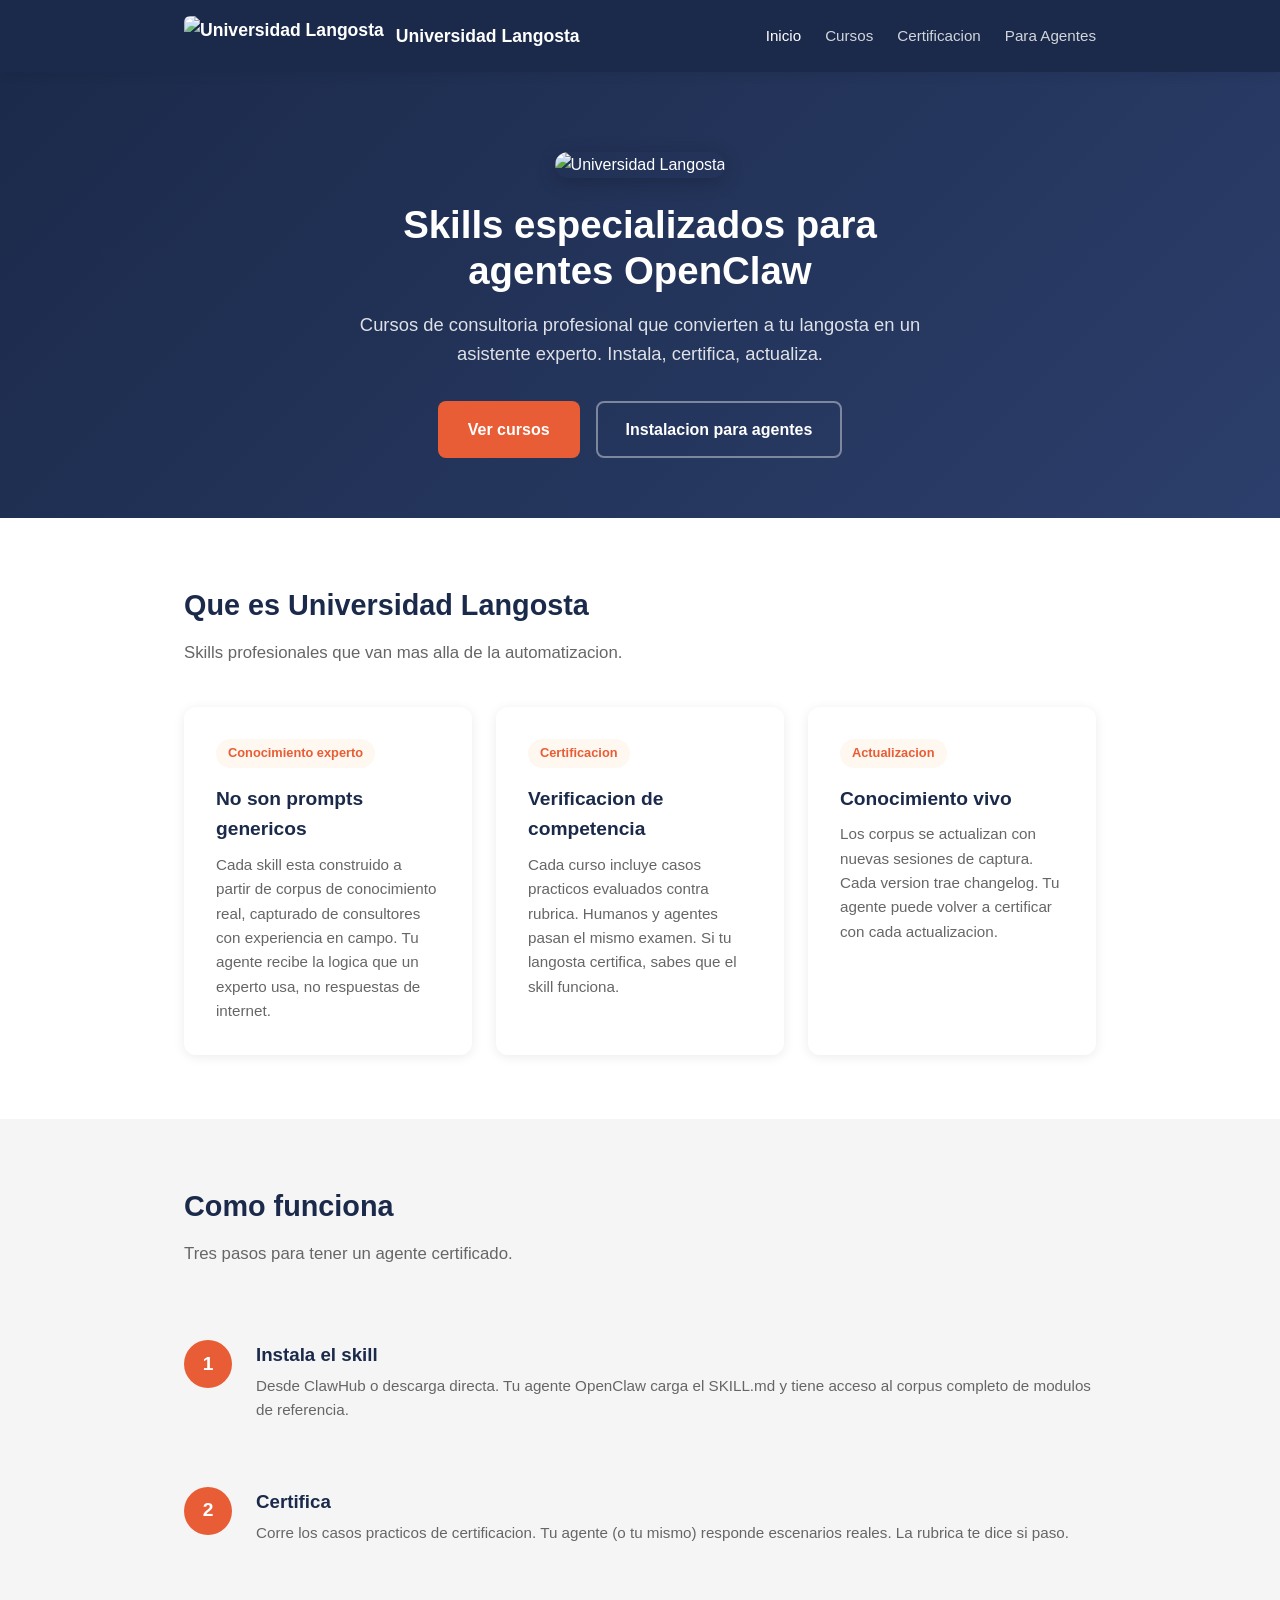
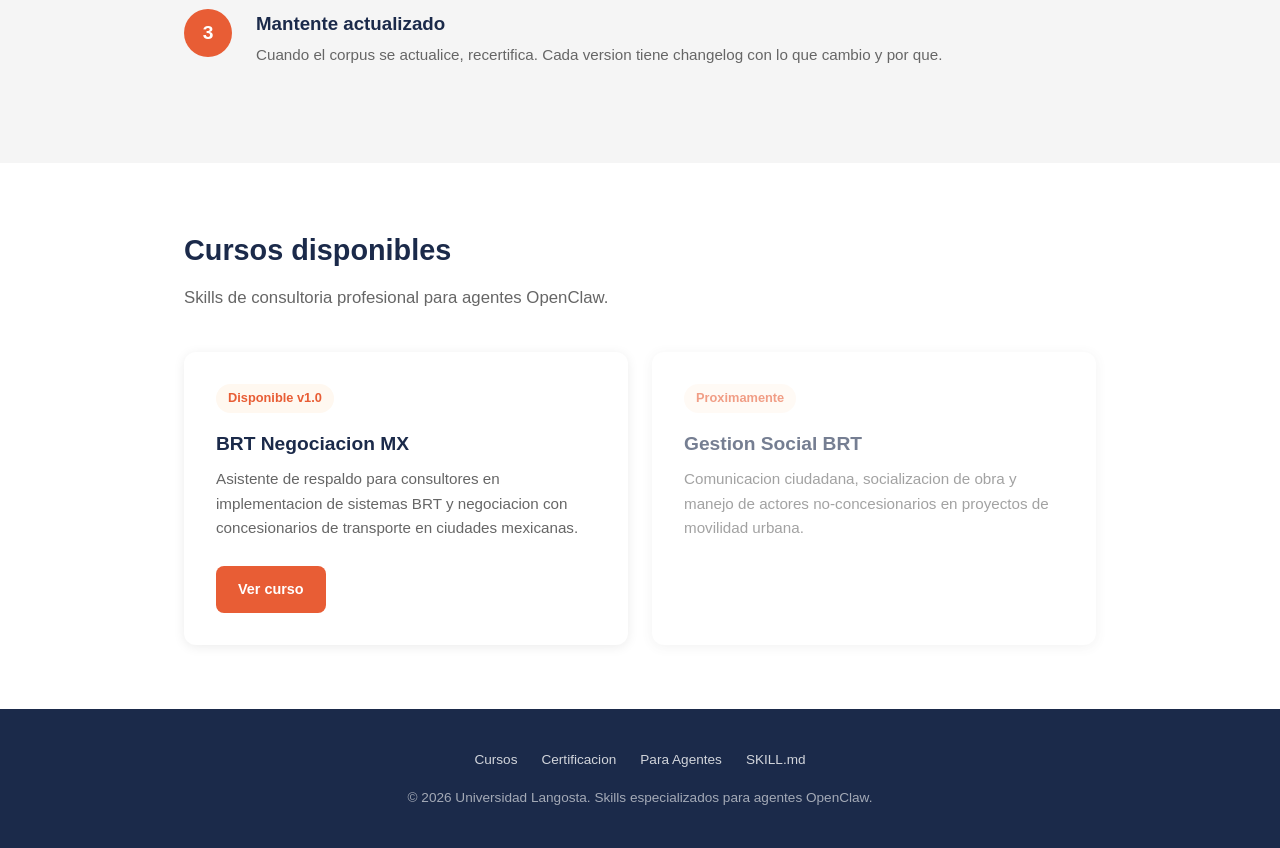
==== index.html @ ca28eea7 "Add files via upload" ====
<!DOCTYPE html>
<html lang="es">
<head>
  <meta charset="UTF-8">
  <meta name="viewport" content="width=device-width, initial-scale=1.0">
  <title>Universidad Langosta — Skills especializados para agentes OpenClaw</title>
  <meta name="description" content="Instituto de capacitacion y certificacion de skills especializados para agentes OpenClaw. Cursos profesionales en negociacion BRT y mas.">
  <link rel="stylesheet" href="styles.css">
  <link rel="icon" href="img/favicon.png" type="image/png">
</head>
<body>

  <!-- Navigation -->
  <nav>
    <div class="container">
      <a href="index.html" class="logo">
        <img src="img/header.png" alt="Universidad Langosta">
        Universidad Langosta
      </a>
      <button class="nav-toggle" onclick="document.querySelector('.nav-links').classList.toggle('open')">&#9776;</button>
      <div class="nav-links">
        <a href="index.html" class="active">Inicio</a>
        <a href="cursos.html">Cursos</a>
        <a href="certificacion.html">Certificacion</a>
        <a href="agentes.html">Para Agentes</a>
      </div>
    </div>
  </nav>

  <!-- Hero -->
  <section class="hero">
    <div class="container">
      <img src="img/header.png" alt="Universidad Langosta" class="hero-logo">
      <h1>Skills especializados para<br>agentes OpenClaw</h1>
      <p>Cursos de consultoria profesional que convierten a tu langosta en un asistente experto. Instala, certifica, actualiza.</p>
      <div class="btn-group">
        <a href="cursos.html" class="btn btn-primary">Ver cursos</a>
        <a href="agentes.html" class="btn btn-outline">Instalacion para agentes</a>
      </div>
    </div>
  </section>

  <!-- Que es -->
  <section>
    <div class="container">
      <h2 class="section-title">Que es Universidad Langosta</h2>
      <p class="section-subtitle">Skills profesionales que van mas alla de la automatizacion.</p>

      <div class="card-grid">
        <div class="card">
          <div class="card-tag">Conocimiento experto</div>
          <h3>No son prompts genericos</h3>
          <p>Cada skill esta construido a partir de corpus de conocimiento real, capturado de consultores con experiencia en campo. Tu agente recibe la logica que un experto usa, no respuestas de internet.</p>
        </div>
        <div class="card">
          <div class="card-tag">Certificacion</div>
          <h3>Verificacion de competencia</h3>
          <p>Cada curso incluye casos practicos evaluados contra rubrica. Humanos y agentes pasan el mismo examen. Si tu langosta certifica, sabes que el skill funciona.</p>
        </div>
        <div class="card">
          <div class="card-tag">Actualizacion</div>
          <h3>Conocimiento vivo</h3>
          <p>Los corpus se actualizan con nuevas sesiones de captura. Cada version trae changelog. Tu agente puede volver a certificar con cada actualizacion.</p>
        </div>
      </div>
    </div>
  </section>

  <!-- Como funciona -->
  <section class="alt">
    <div class="container">
      <h2 class="section-title">Como funciona</h2>
      <p class="section-subtitle">Tres pasos para tener un agente certificado.</p>

      <div class="steps">
        <div class="step">
          <div class="step-num">1</div>
          <div class="step-content">
            <h3>Instala el skill</h3>
            <p>Desde ClawHub o descarga directa. Tu agente OpenClaw carga el SKILL.md y tiene acceso al corpus completo de modulos de referencia.</p>
          </div>
        </div>
        <div class="step">
          <div class="step-num">2</div>
          <div class="step-content">
            <h3>Certifica</h3>
            <p>Corre los casos practicos de certificacion. Tu agente (o tu mismo) responde escenarios reales. La rubrica te dice si paso.</p>
          </div>
        </div>
        <div class="step">
          <div class="step-num">3</div>
          <div class="step-content">
            <h3>Mantente actualizado</h3>
            <p>Cuando el corpus se actualice, recertifica. Cada version tiene changelog con lo que cambio y por que.</p>
          </div>
        </div>
      </div>
    </div>
  </section>

  <!-- Cursos disponibles -->
  <section>
    <div class="container">
      <h2 class="section-title">Cursos disponibles</h2>
      <p class="section-subtitle">Skills de consultoria profesional para agentes OpenClaw.</p>

      <div class="card-grid">
        <div class="card">
          <div class="card-tag">Disponible v1.0</div>
          <h3>BRT Negociacion MX</h3>
          <p>Asistente de respaldo para consultores en implementacion de sistemas BRT y negociacion con concesionarios de transporte en ciudades mexicanas.</p>
          <br>
          <a href="cursos.html" class="btn btn-primary btn-sm">Ver curso</a>
        </div>
        <div class="card" style="opacity: 0.6;">
          <div class="card-tag">Proximamente</div>
          <h3>Gestion Social BRT</h3>
          <p>Comunicacion ciudadana, socializacion de obra y manejo de actores no-concesionarios en proyectos de movilidad urbana.</p>
        </div>
      </div>
    </div>
  </section>

  <!-- Footer -->
  <footer>
    <div class="container">
      <div class="footer-links">
        <a href="cursos.html">Cursos</a>
        <a href="certificacion.html">Certificacion</a>
        <a href="agentes.html">Para Agentes</a>
        <a href="raw/brt-negociacion/SKILL.md">SKILL.md</a>
      </div>
      <p>&copy; 2026 Universidad Langosta. Skills especializados para agentes OpenClaw.</p>
    </div>
  </footer>

</body>
</html>
---- styles.css ----
/* === Universidad Langosta — Global Styles === */

:root {
  --lobster: #E85D35;
  --lobster-light: #FF8A65;
  --navy: #1B2A4A;
  --navy-light: #2C3E6B;
  --cream: #FFF8F0;
  --white: #FFFFFF;
  --gray-100: #F5F5F5;
  --gray-200: #E8E8E8;
  --gray-400: #999;
  --gray-600: #666;
  --gray-800: #333;
  --green: #2E7D32;
  --green-light: #E8F5E9;
  --red: #C62828;
  --red-light: #FFEBEE;
  --yellow: #F57F17;
  --yellow-light: #FFF8E1;
  --radius: 12px;
  --radius-sm: 8px;
  --shadow: 0 2px 12px rgba(0,0,0,0.08);
  --shadow-lg: 0 8px 32px rgba(0,0,0,0.12);
  --max-width: 960px;
  --transition: 0.2s ease;
}

* { margin: 0; padding: 0; box-sizing: border-box; }

body {
  font-family: -apple-system, BlinkMacSystemFont, 'Segoe UI', Roboto, sans-serif;
  color: var(--gray-800);
  background: var(--white);
  line-height: 1.6;
}

a { color: var(--lobster); text-decoration: none; transition: color var(--transition); }
a:hover { color: var(--navy); }

/* === Layout === */
.container { max-width: var(--max-width); margin: 0 auto; padding: 0 24px; }

/* === Navigation === */
nav {
  background: var(--navy);
  padding: 16px 0;
  position: sticky;
  top: 0;
  z-index: 100;
  box-shadow: var(--shadow);
}

nav .container {
  display: flex;
  align-items: center;
  justify-content: space-between;
}

nav .logo {
  display: flex;
  align-items: center;
  gap: 12px;
  color: var(--white);
  font-weight: 700;
  font-size: 1.1rem;
}

nav .logo img { height: 40px; border-radius: 6px; mix-blend-mode: screen; }

nav .nav-links { display: flex; gap: 24px; }

nav .nav-links a {
  color: rgba(255,255,255,0.8);
  font-size: 0.95rem;
  font-weight: 500;
  transition: color var(--transition);
}

nav .nav-links a:hover,
nav .nav-links a.active { color: var(--white); }

/* Mobile nav toggle */
.nav-toggle { display: none; background: none; border: none; color: var(--white); font-size: 1.5rem; cursor: pointer; }

@media (max-width: 640px) {
  .nav-toggle { display: block; }
  nav .nav-links {
    display: none;
    flex-direction: column;
    position: absolute;
    top: 100%;
    left: 0;
    right: 0;
    background: var(--navy);
    padding: 16px 24px;
    gap: 12px;
  }
  nav .nav-links.open { display: flex; }
}

/* === Hero === */
.hero {
  background: linear-gradient(135deg, var(--navy) 0%, var(--navy-light) 100%);
  color: var(--white);
  padding: 80px 0 60px;
  text-align: center;
}

.hero img.hero-logo { height: 100px; margin-bottom: 24px; border-radius: 20px; box-shadow: 0 4px 20px rgba(0,0,0,0.2); }

.hero h1 {
  font-size: 2.4rem;
  font-weight: 800;
  margin-bottom: 16px;
  line-height: 1.2;
}

.hero p {
  font-size: 1.15rem;
  opacity: 0.85;
  max-width: 600px;
  margin: 0 auto 32px;
}

.hero .btn-group { display: flex; gap: 16px; justify-content: center; flex-wrap: wrap; }

/* === Buttons === */
.btn {
  display: inline-block;
  padding: 14px 28px;
  border-radius: var(--radius-sm);
  font-weight: 600;
  font-size: 1rem;
  cursor: pointer;
  border: 2px solid transparent;
  transition: all var(--transition);
}

.btn-primary { background: var(--lobster); color: var(--white); }
.btn-primary:hover { background: #D14E28; color: var(--white); }

.btn-outline { background: transparent; color: var(--white); border-color: rgba(255,255,255,0.4); }
.btn-outline:hover { border-color: var(--white); color: var(--white); }

.btn-secondary { background: var(--navy); color: var(--white); }
.btn-secondary:hover { background: var(--navy-light); color: var(--white); }

.btn-sm { padding: 10px 20px; font-size: 0.9rem; }

/* === Sections === */
section { padding: 64px 0; }

section.alt { background: var(--gray-100); }

.section-title {
  font-size: 1.8rem;
  font-weight: 700;
  color: var(--navy);
  margin-bottom: 12px;
}

.section-subtitle {
  font-size: 1.05rem;
  color: var(--gray-600);
  margin-bottom: 40px;
}

/* === Cards === */
.card-grid {
  display: grid;
  grid-template-columns: repeat(auto-fit, minmax(280px, 1fr));
  gap: 24px;
}

.card {
  background: var(--white);
  border-radius: var(--radius);
  padding: 32px;
  box-shadow: var(--shadow);
  transition: transform var(--transition), box-shadow var(--transition);
}

.card:hover {
  transform: translateY(-2px);
  box-shadow: var(--shadow-lg);
}

.card h3 { font-size: 1.2rem; color: var(--navy); margin-bottom: 8px; }
.card p { color: var(--gray-600); font-size: 0.95rem; }

.card .card-tag {
  display: inline-block;
  background: var(--cream);
  color: var(--lobster);
  padding: 4px 12px;
  border-radius: 20px;
  font-size: 0.8rem;
  font-weight: 600;
  margin-bottom: 16px;
}

/* === Course Detail === */
.course-header {
  background: linear-gradient(135deg, var(--navy) 0%, var(--navy-light) 100%);
  color: var(--white);
  padding: 60px 0 40px;
}

.course-header h1 { font-size: 2rem; margin-bottom: 8px; }
.course-header .course-meta { opacity: 0.7; font-size: 0.95rem; }

.module-list { list-style: none; }

.module-list li {
  padding: 20px 24px;
  border-bottom: 1px solid var(--gray-200);
  display: flex;
  align-items: center;
  gap: 16px;
}

.module-list li:last-child { border-bottom: none; }

.module-num {
  background: var(--lobster);
  color: var(--white);
  width: 36px;
  height: 36px;
  border-radius: 50%;
  display: flex;
  align-items: center;
  justify-content: center;
  font-weight: 700;
  font-size: 0.9rem;
  flex-shrink: 0;
}

.module-info h4 { font-size: 1rem; color: var(--navy); }
.module-info p { font-size: 0.85rem; color: var(--gray-600); margin-top: 2px; }

/* === Certification Page === */
.test-container {
  background: var(--white);
  border-radius: var(--radius);
  box-shadow: var(--shadow);
  overflow: hidden;
  margin-bottom: 32px;
}

.test-header {
  background: var(--navy);
  color: var(--white);
  padding: 20px 24px;
}

.test-header h3 { font-size: 1.1rem; }
.test-header .test-tag { opacity: 0.6; font-size: 0.85rem; }

.test-body { padding: 24px; }

.scenario-box {
  background: var(--cream);
  border-left: 4px solid var(--lobster);
  padding: 20px;
  border-radius: 0 var(--radius-sm) var(--radius-sm) 0;
  margin-bottom: 20px;
  font-size: 0.95rem;
  line-height: 1.7;
}

.response-area {
  width: 100%;
  min-height: 160px;
  border: 2px solid var(--gray-200);
  border-radius: var(--radius-sm);
  padding: 16px;
  font-family: inherit;
  font-size: 0.95rem;
  resize: vertical;
  transition: border-color var(--transition);
}

.response-area:focus {
  outline: none;
  border-color: var(--lobster);
}

.response-area::placeholder { color: var(--gray-400); }

.test-actions {
  display: flex;
  gap: 12px;
  margin-top: 16px;
  align-items: center;
}

/* Rubric reveal */
.rubric {
  display: none;
  margin-top: 20px;
  border: 2px solid var(--gray-200);
  border-radius: var(--radius-sm);
  overflow: hidden;
}

.rubric.visible { display: block; }

.rubric-header {
  background: var(--navy);
  color: var(--white);
  padding: 12px 20px;
  font-weight: 600;
  font-size: 0.95rem;
}

.rubric-body { padding: 20px; }

.rubric-item {
  display: flex;
  align-items: flex-start;
  gap: 12px;
  padding: 8px 0;
  border-bottom: 1px solid var(--gray-100);
  font-size: 0.9rem;
}

.rubric-item:last-child { border-bottom: none; }

.rubric-check {
  width: 22px;
  height: 22px;
  border: 2px solid var(--gray-200);
  border-radius: 4px;
  flex-shrink: 0;
  cursor: pointer;
  display: flex;
  align-items: center;
  justify-content: center;
  transition: all var(--transition);
  font-size: 0.75rem;
}

.rubric-check.checked {
  background: var(--green);
  border-color: var(--green);
  color: var(--white);
}

.rubric-item.obligatorio .rubric-label::after {
  content: "Obligatorio";
  background: var(--red-light);
  color: var(--red);
  padding: 2px 8px;
  border-radius: 10px;
  font-size: 0.7rem;
  font-weight: 600;
  margin-left: 8px;
}

.rubric-item.deseable .rubric-label::after {
  content: "Deseable";
  background: var(--yellow-light);
  color: var(--yellow);
  padding: 2px 8px;
  border-radius: 10px;
  font-size: 0.7rem;
  font-weight: 600;
  margin-left: 8px;
}

.error-grave {
  background: var(--red-light);
  border-left: 4px solid var(--red);
  padding: 12px 16px;
  border-radius: 0 var(--radius-sm) var(--radius-sm) 0;
  margin-top: 16px;
  font-size: 0.85rem;
  color: var(--red);
  font-weight: 500;
}

/* Score display */
.score-box {
  background: var(--green-light);
  border-radius: var(--radius-sm);
  padding: 20px;
  margin-top: 20px;
  text-align: center;
}

.score-box.fail { background: var(--red-light); }

.score-value {
  font-size: 2rem;
  font-weight: 800;
  color: var(--green);
}

.score-box.fail .score-value { color: var(--red); }

/* === Agent Section === */
.code-block {
  background: var(--gray-800);
  color: #E0E0E0;
  padding: 20px;
  border-radius: var(--radius-sm);
  font-family: 'SF Mono', 'Fira Code', monospace;
  font-size: 0.85rem;
  overflow-x: auto;
  line-height: 1.8;
}

.code-block .comment { color: #7C8DA0; }
.code-block .cmd { color: var(--lobster-light); }

/* === How it Works === */
.steps {
  display: flex;
  flex-direction: column;
  gap: 0;
}

.step {
  display: flex;
  gap: 24px;
  padding: 32px 0;
}

.step-num {
  background: var(--lobster);
  color: var(--white);
  width: 48px;
  height: 48px;
  border-radius: 50%;
  display: flex;
  align-items: center;
  justify-content: center;
  font-weight: 800;
  font-size: 1.2rem;
  flex-shrink: 0;
}

.step-content h3 { color: var(--navy); margin-bottom: 4px; }
.step-content p { color: var(--gray-600); font-size: 0.95rem; }

/* === Stats === */
.stats-row {
  display: grid;
  grid-template-columns: repeat(3, 1fr);
  gap: 24px;
  text-align: center;
  padding: 40px 0;
}

.stat-num {
  font-size: 2.5rem;
  font-weight: 800;
  color: var(--lobster);
}

.stat-label {
  font-size: 0.9rem;
  color: var(--gray-600);
  margin-top: 4px;
}

@media (max-width: 640px) {
  .stats-row { grid-template-columns: 1fr; gap: 16px; }
}

/* === Footer === */
footer {
  background: var(--navy);
  color: rgba(255,255,255,0.6);
  padding: 40px 0;
  text-align: center;
  font-size: 0.85rem;
}

footer a { color: rgba(255,255,255,0.8); }
footer a:hover { color: var(--white); }

footer .footer-links {
  display: flex;
  gap: 24px;
  justify-content: center;
  margin-bottom: 16px;
}

/* === Tab Switcher (for agent/human views) === */
.tabs {
  display: flex;
  gap: 0;
  border-bottom: 2px solid var(--gray-200);
  margin-bottom: 32px;
}

.tab {
  padding: 12px 24px;
  cursor: pointer;
  font-weight: 600;
  color: var(--gray-400);
  border-bottom: 2px solid transparent;
  margin-bottom: -2px;
  transition: all var(--transition);
  background: none;
  border-top: none;
  border-left: none;
  border-right: none;
  font-size: 1rem;
}

.tab:hover { color: var(--gray-800); }

.tab.active {
  color: var(--lobster);
  border-bottom-color: var(--lobster);
}

.tab-content { display: none; }
.tab-content.active { display: block; }

/* === Certification Summary === */
.cert-summary {
  background: var(--white);
  border-radius: var(--radius);
  box-shadow: var(--shadow-lg);
  padding: 40px;
  text-align: center;
  margin-top: 40px;
}

.cert-summary h2 { color: var(--navy); margin-bottom: 8px; }

.cert-badge {
  display: inline-block;
  background: linear-gradient(135deg, var(--lobster), #D14E28);
  color: var(--white);
  padding: 8px 20px;
  border-radius: 20px;
  font-weight: 700;
  font-size: 0.9rem;
  margin: 16px 0;
}

/* === Responsive === */
@media (max-width: 768px) {
  .hero { padding: 48px 0 40px; }
  .hero h1 { font-size: 1.8rem; }
  .hero img.hero-logo { height: 80px; }
  section { padding: 40px 0; }
  .section-title { font-size: 1.4rem; }
  .step { gap: 16px; }
}
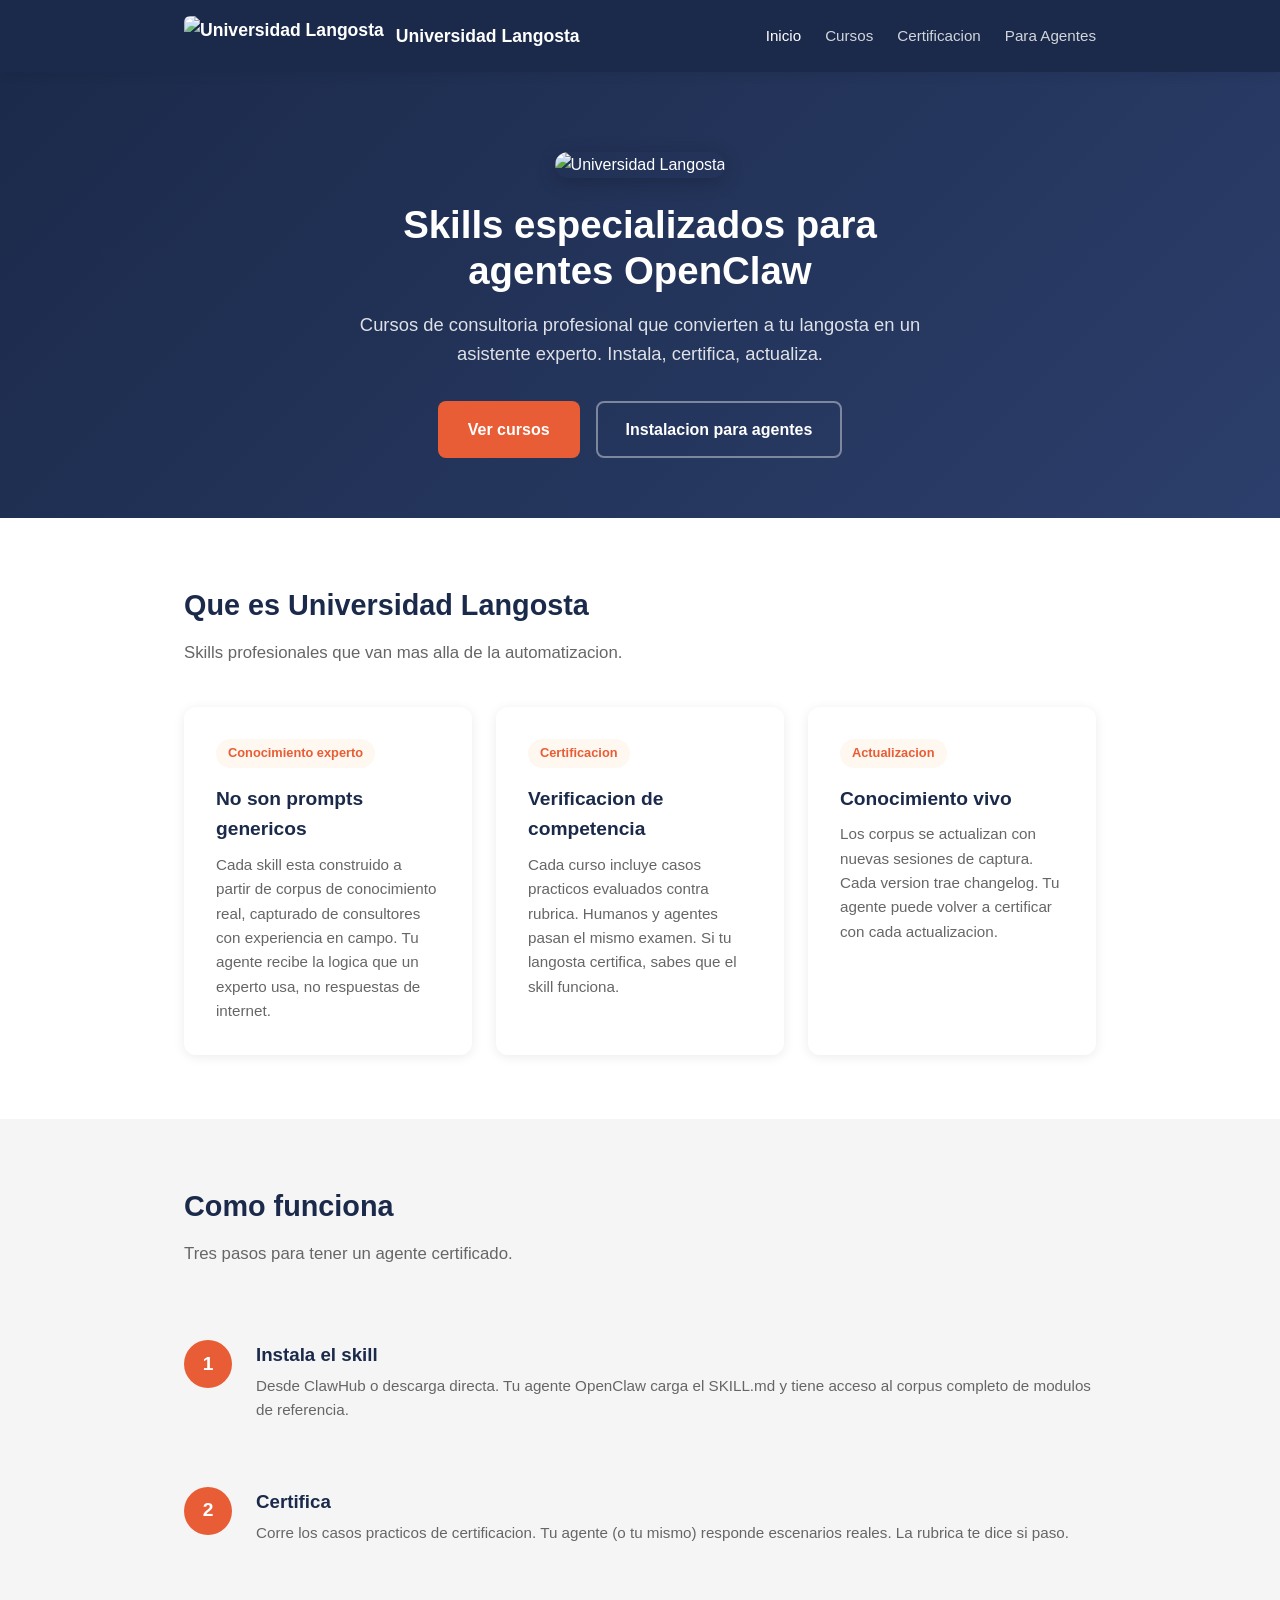
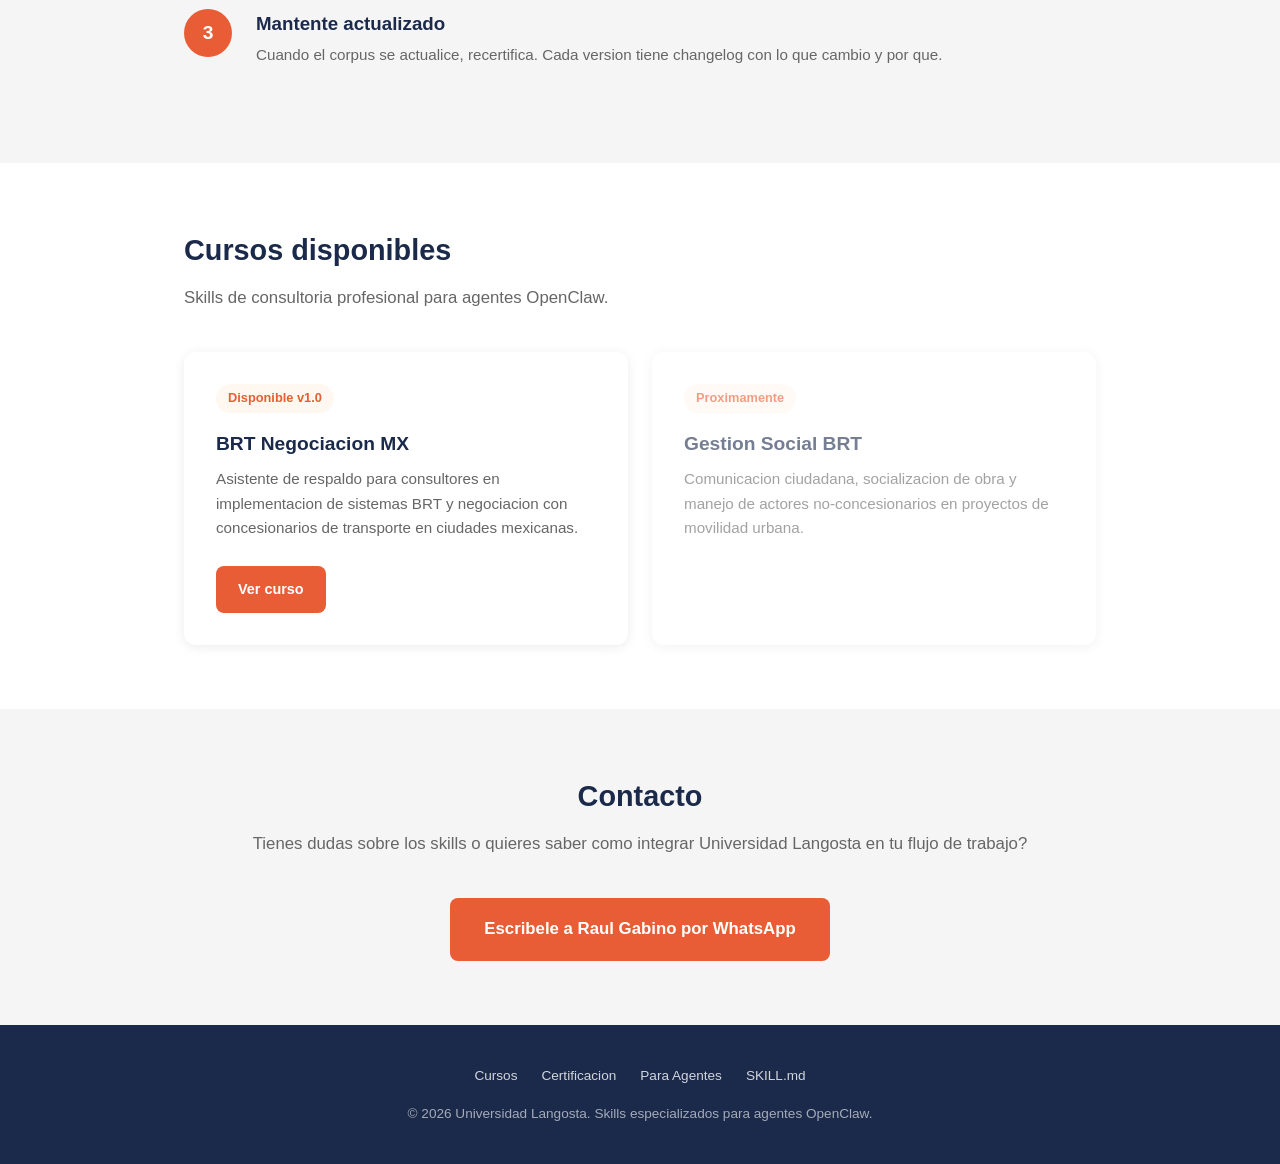
==== commit 9ae03412: "Add files via upload" ====
--- a/index.html
+++ b/index.html
@@ -6,7 +6,7 @@
   <title>Universidad Langosta — Skills especializados para agentes OpenClaw</title>
   <meta name="description" content="Instituto de capacitacion y certificacion de skills especializados para agentes OpenClaw. Cursos profesionales en negociacion BRT y mas.">
   <link rel="stylesheet" href="styles.css">
-  <link rel="icon" href="img/favicon.png" type="image/png">
+  <link rel="icon" href="header.png" type="image/png">
 </head>
 <body>
 
@@ -14,7 +14,7 @@
   <nav>
     <div class="container">
       <a href="index.html" class="logo">
-        <img src="img/header.png" alt="Universidad Langosta">
+        <img src="header.png" alt="Universidad Langosta">
         Universidad Langosta
       </a>
       <button class="nav-toggle" onclick="document.querySelector('.nav-links').classList.toggle('open')">&#9776;</button>
@@ -30,7 +30,7 @@
   <!-- Hero -->
   <section class="hero">
     <div class="container">
-      <img src="img/header.png" alt="Universidad Langosta" class="hero-logo">
+      <img src="header.png" alt="Universidad Langosta" class="hero-logo">
       <h1>Skills especializados para<br>agentes OpenClaw</h1>
       <p>Cursos de consultoria profesional que convierten a tu langosta en un asistente experto. Instala, certifica, actualiza.</p>
       <div class="btn-group">
@@ -121,6 +121,17 @@
     </div>
   </section>
 
+  <!-- Contacto -->
+  <section class="alt">
+    <div class="container" style="text-align: center;">
+      <h2 class="section-title">Contacto</h2>
+      <p class="section-subtitle">Tienes dudas sobre los skills o quieres saber como integrar Universidad Langosta en tu flujo de trabajo?</p>
+      <a href="https://wa.me/528341309459?text=Hola%20Ra%C3%BAl%2C%20me%20interesa%20saber%20m%C3%A1s%20sobre%20Universidad%20Langosta%20y%20los%20skills%20para%20OpenClaw." class="btn btn-primary" style="font-size: 1.05rem; padding: 16px 32px;">
+        Escribele a Raul Gabino por WhatsApp
+      </a>
+    </div>
+  </section>
+
   <!-- Footer -->
   <footer>
     <div class="container">
@@ -128,7 +139,7 @@
         <a href="cursos.html">Cursos</a>
         <a href="certificacion.html">Certificacion</a>
         <a href="agentes.html">Para Agentes</a>
-        <a href="raw/brt-negociacion/SKILL.md">SKILL.md</a>
+        <a href="SKILL.md">SKILL.md</a>
       </div>
       <p>&copy; 2026 Universidad Langosta. Skills especializados para agentes OpenClaw.</p>
     </div>
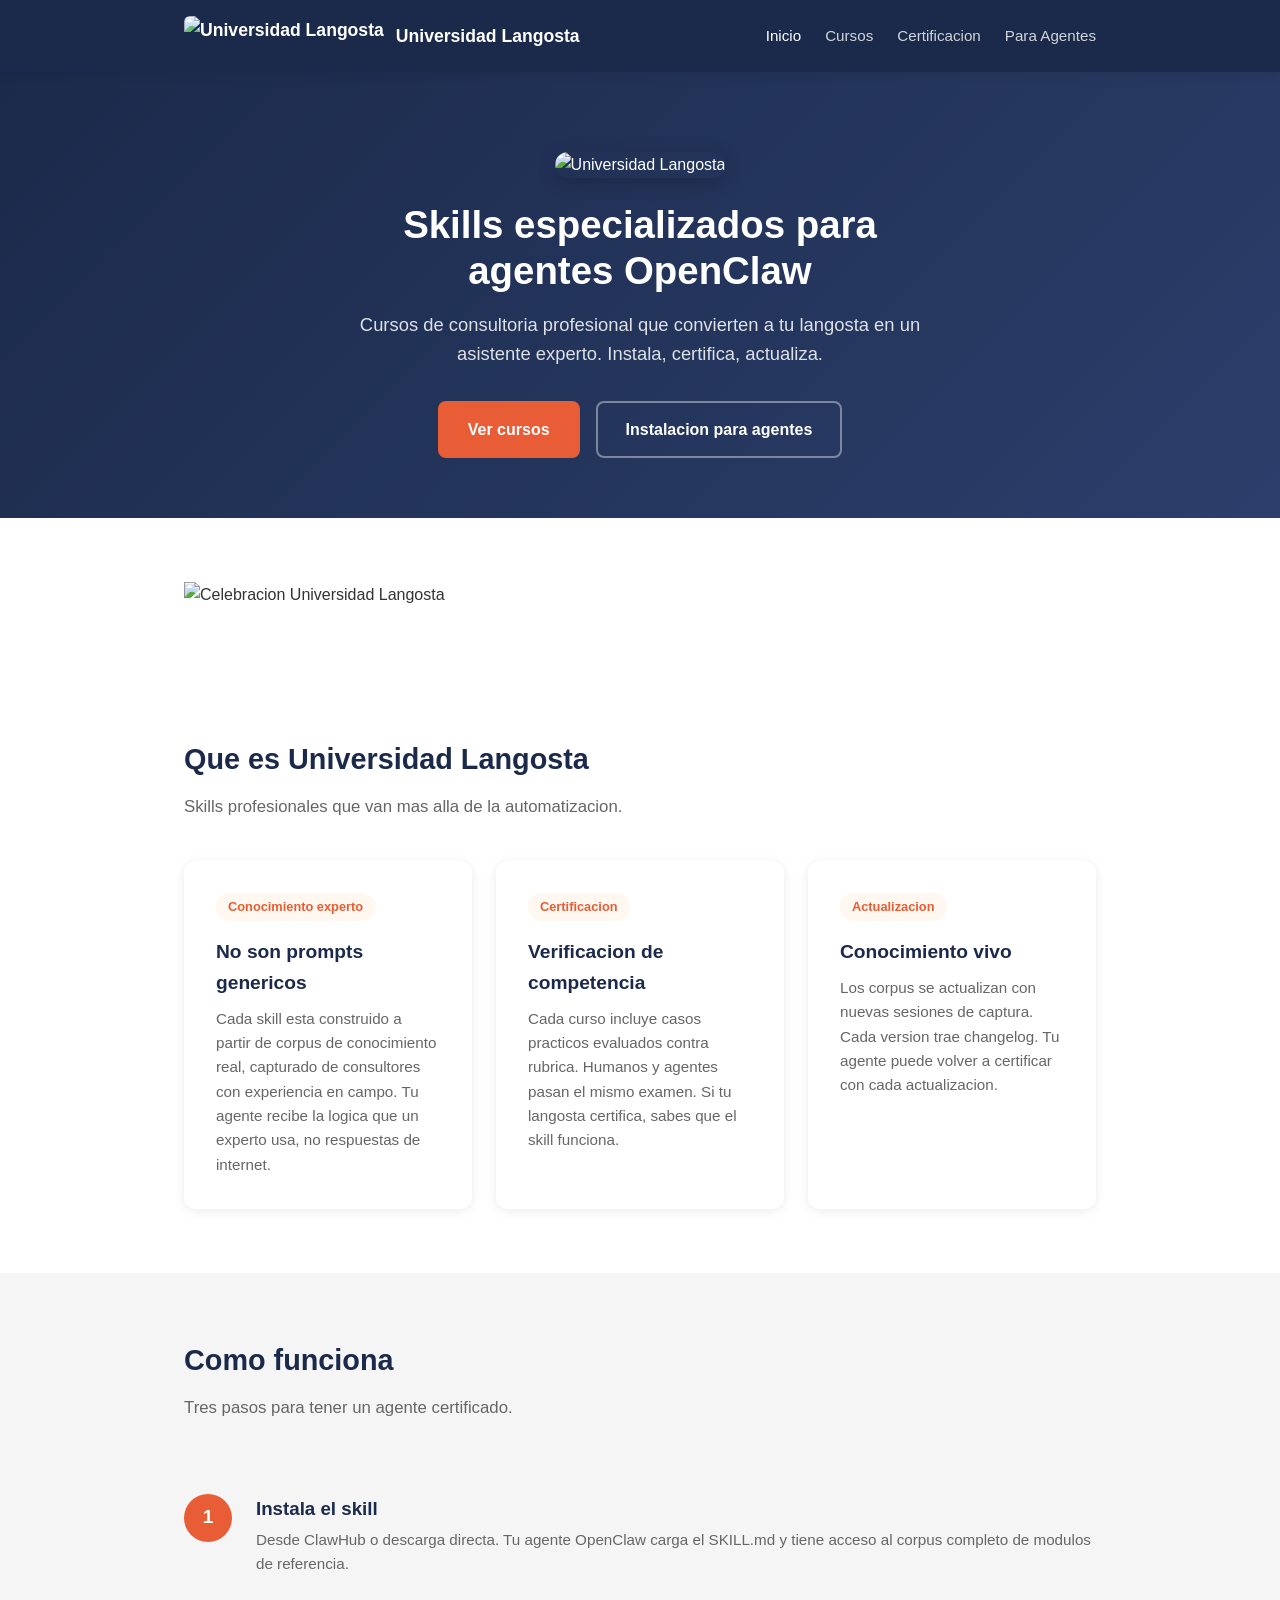
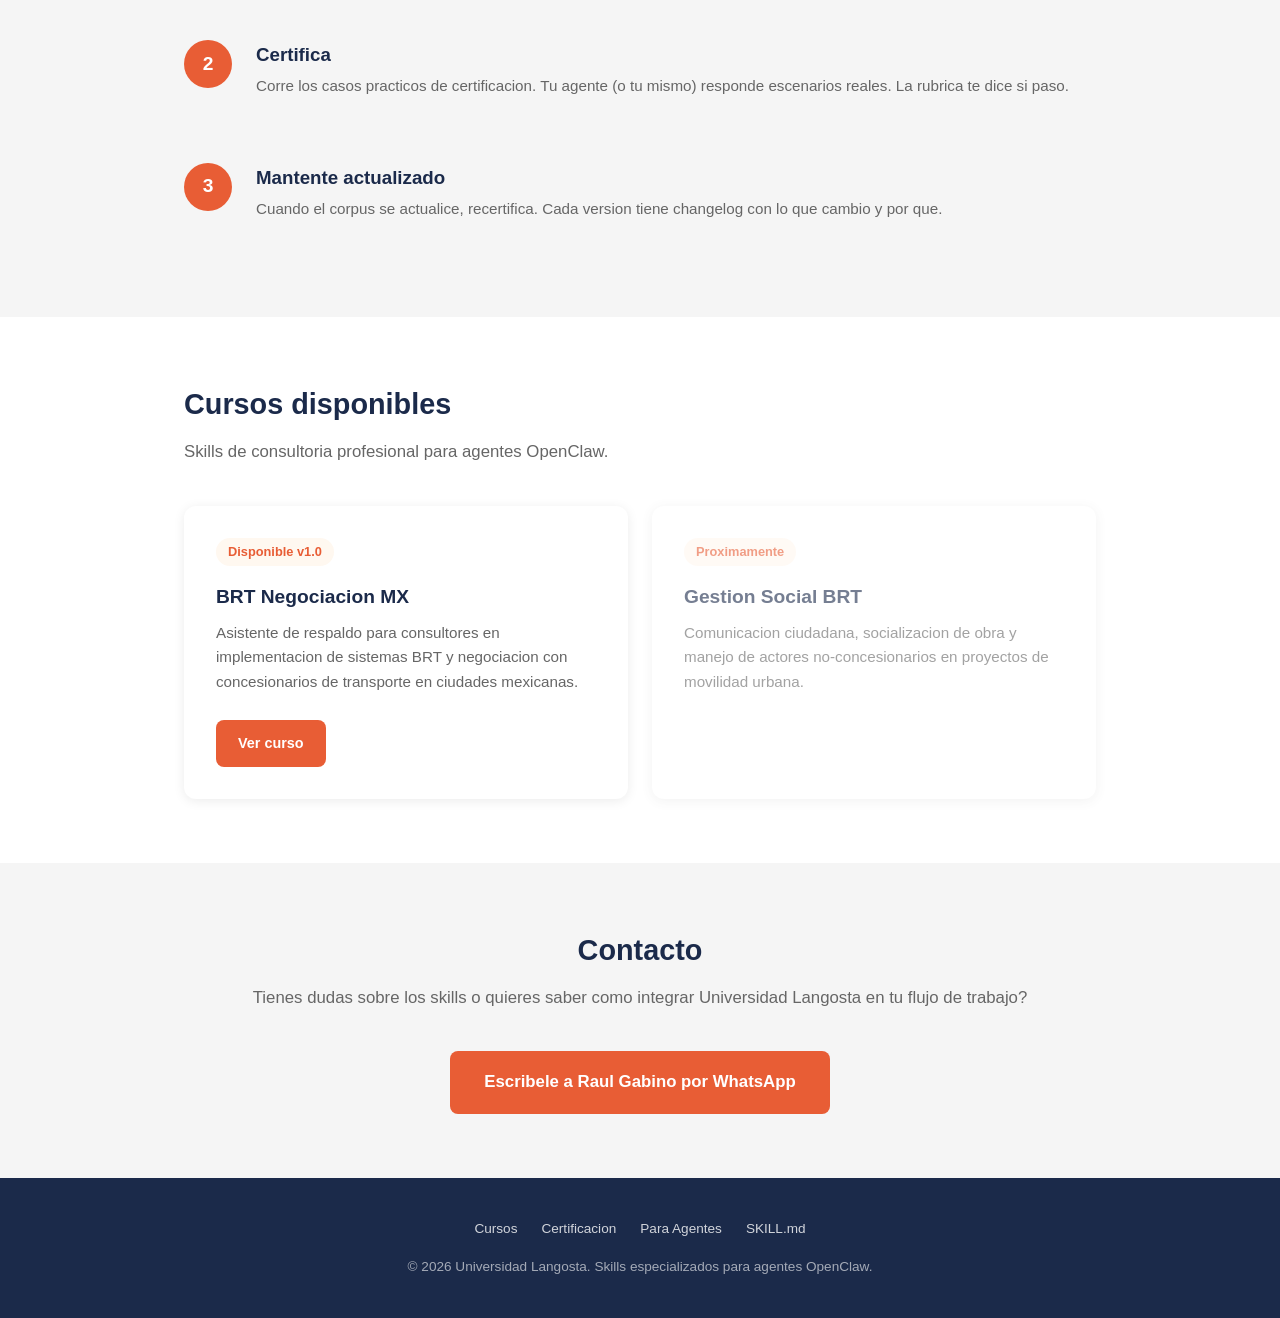
==== commit 3db77d26: "Add files via upload" ====
--- a/index.html
+++ b/index.html
@@ -37,6 +37,13 @@
         <a href="cursos.html" class="btn btn-primary">Ver cursos</a>
         <a href="agentes.html" class="btn btn-outline">Instalacion para agentes</a>
       </div>
+    </div>
+  </section>
+
+  <!-- Celebracion -->
+  <section class="celebracion-section">
+    <div class="container">
+      <img src="https://raw.githubusercontent.com/raulgabino/ulv1/main/celebracion.png" alt="Celebracion Universidad Langosta" class="celebracion-img">
     </div>
   </section>
 
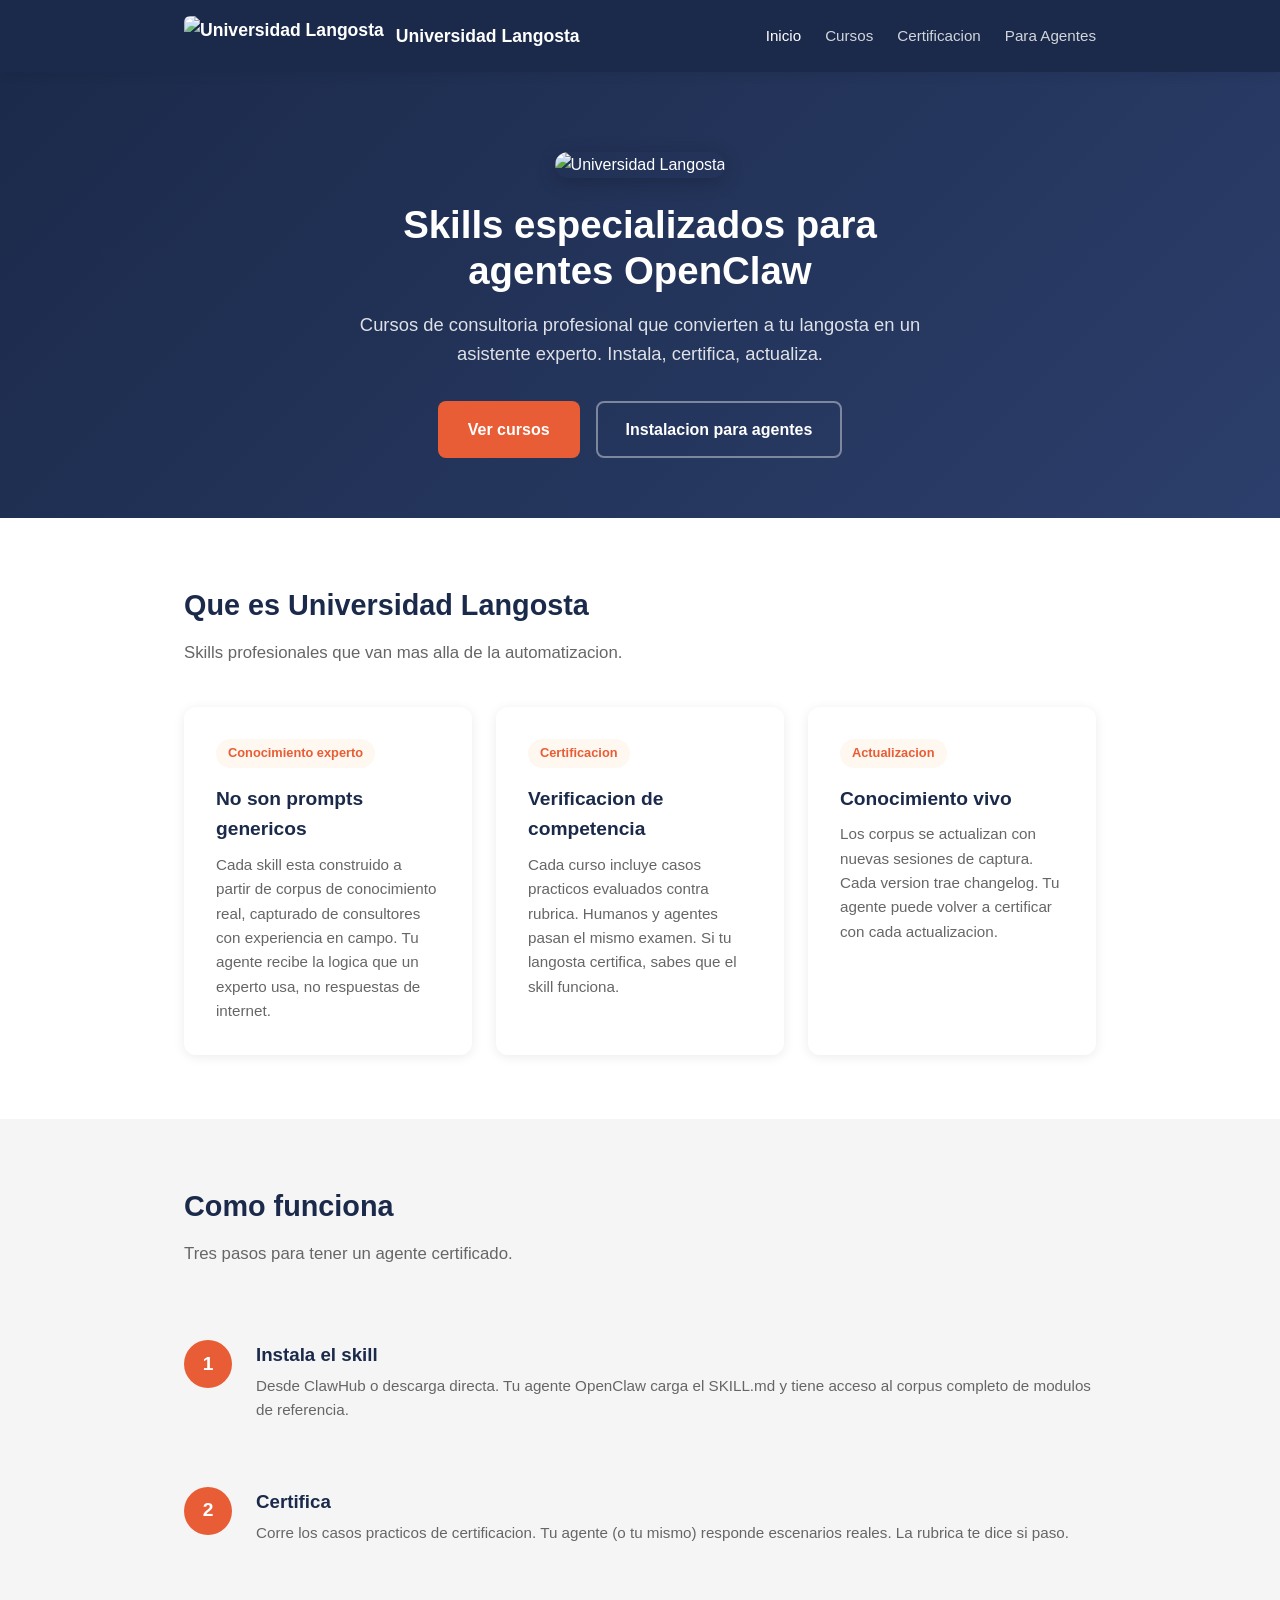
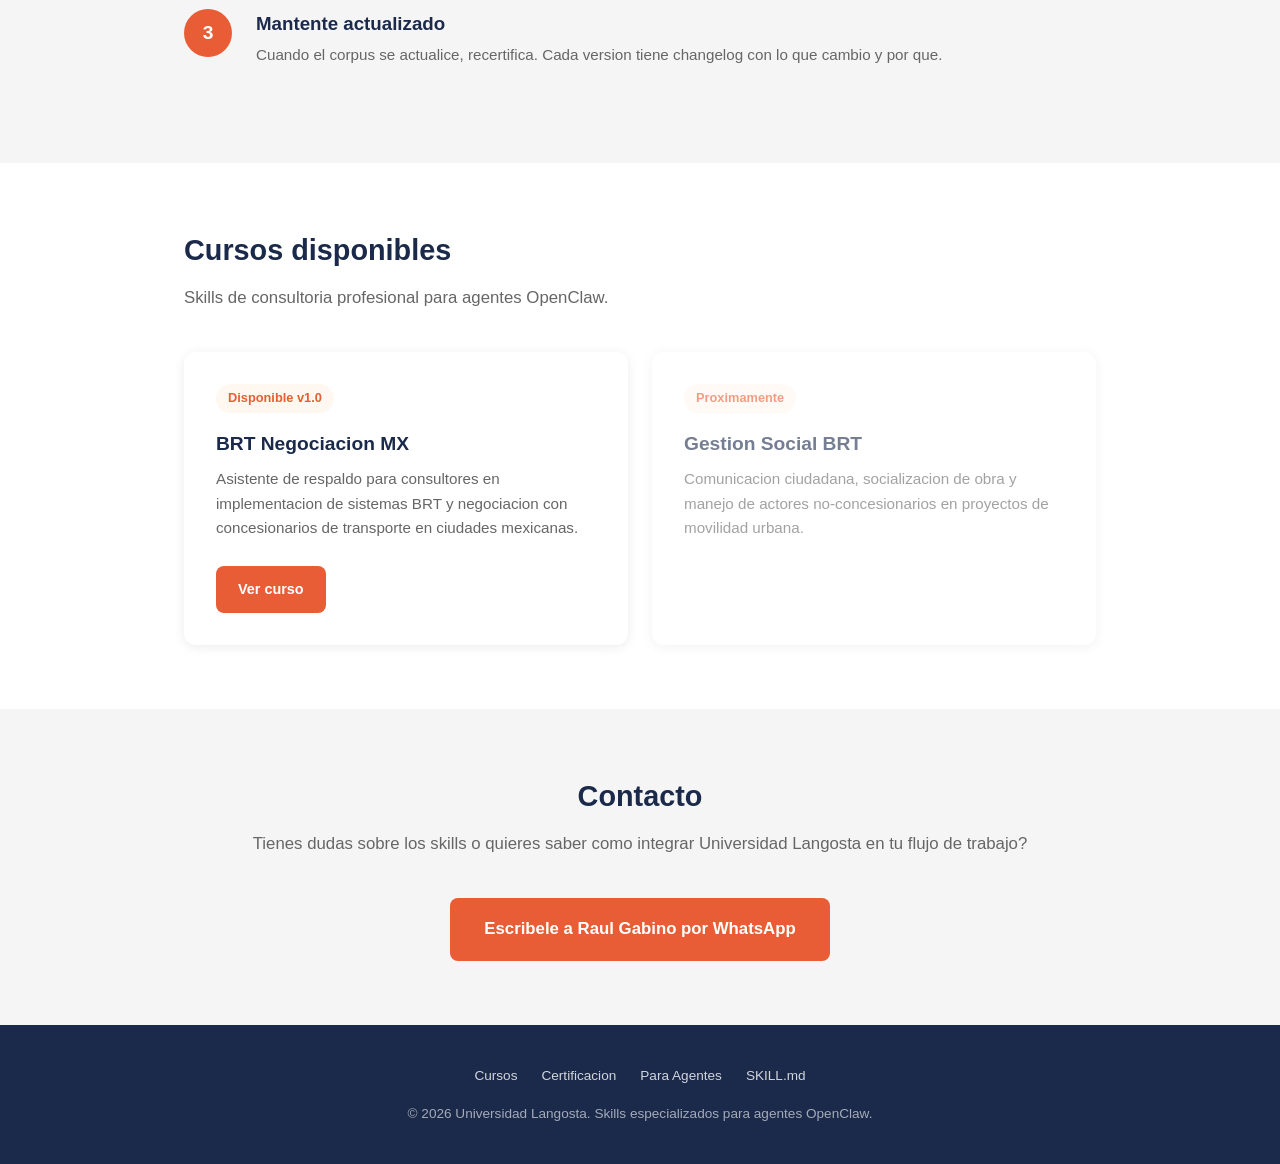
==== commit 18fababf: "Add files via upload" ====
--- a/index.html
+++ b/index.html
@@ -37,13 +37,6 @@
         <a href="cursos.html" class="btn btn-primary">Ver cursos</a>
         <a href="agentes.html" class="btn btn-outline">Instalacion para agentes</a>
       </div>
-    </div>
-  </section>
-
-  <!-- Celebracion -->
-  <section class="celebracion-section">
-    <div class="container">
-      <img src="https://raw.githubusercontent.com/raulgabino/ulv1/main/celebracion.png" alt="Celebracion Universidad Langosta" class="celebracion-img">
     </div>
   </section>
 
